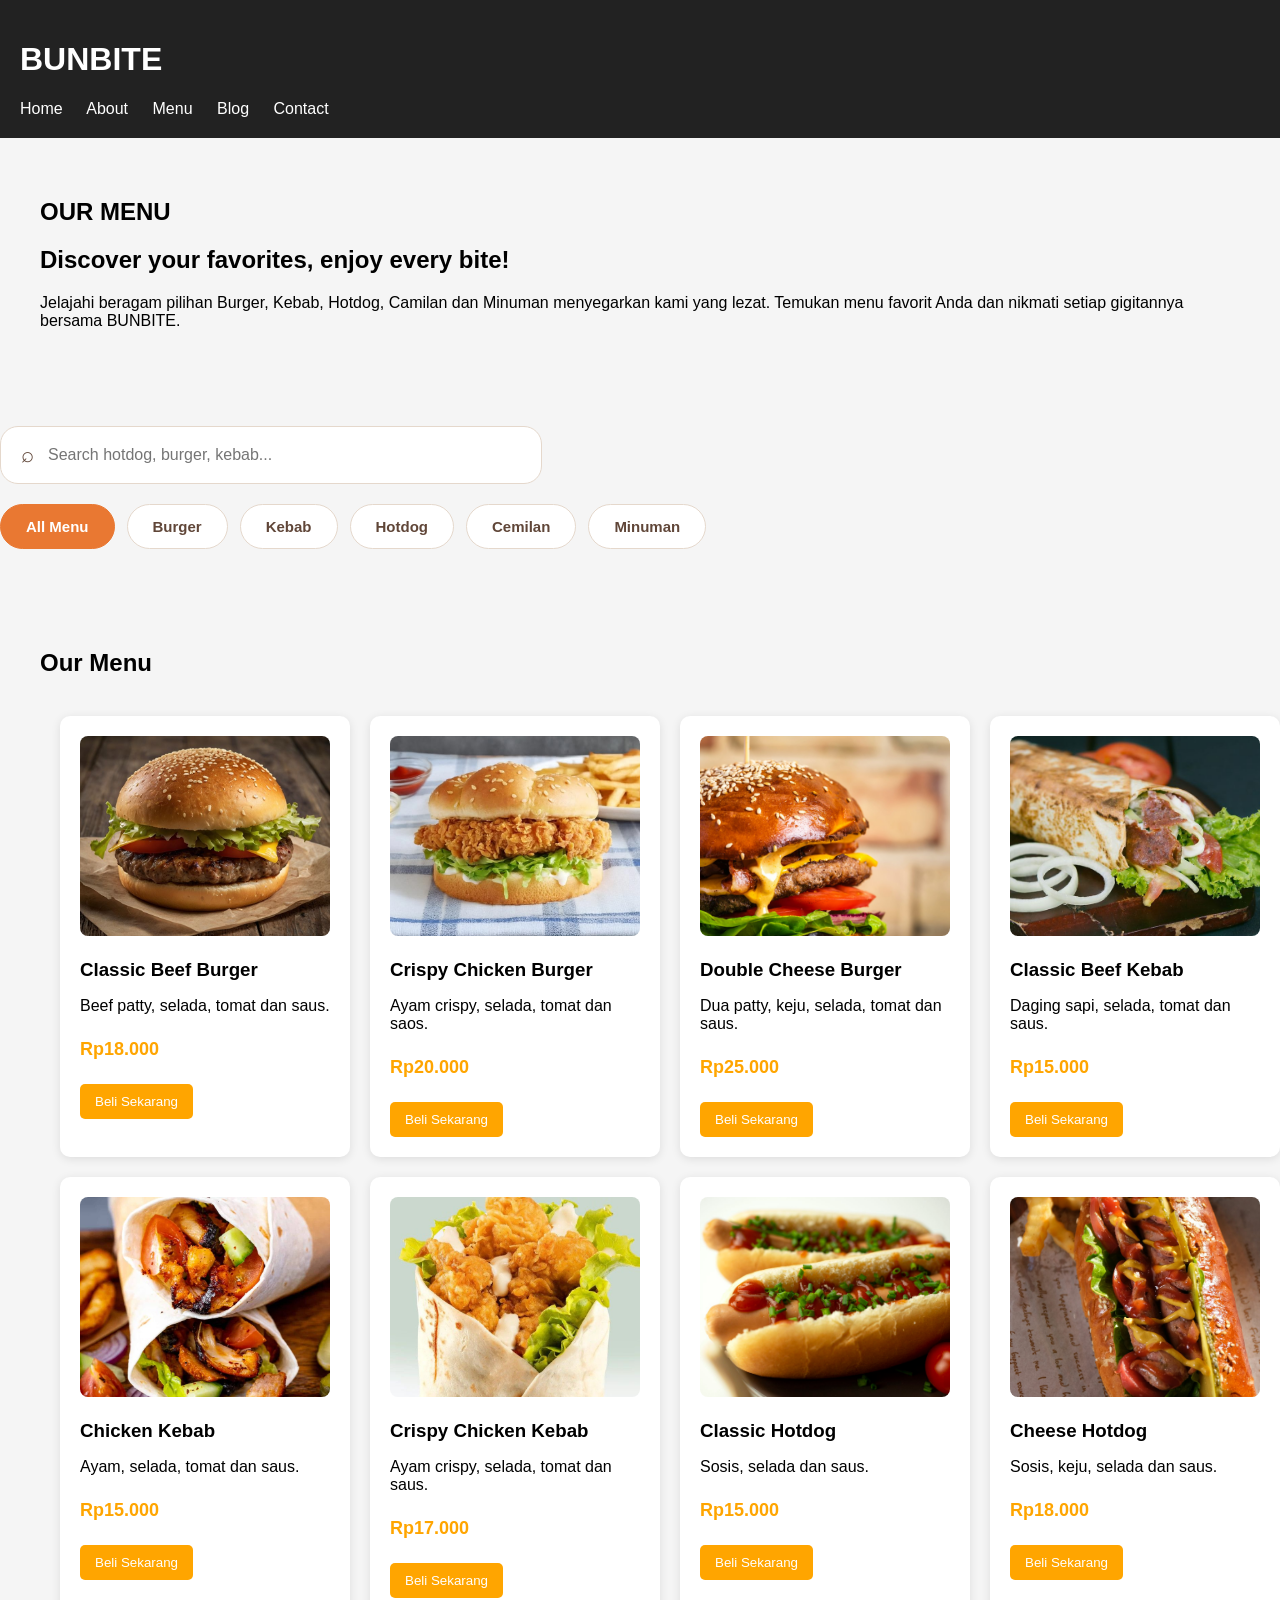
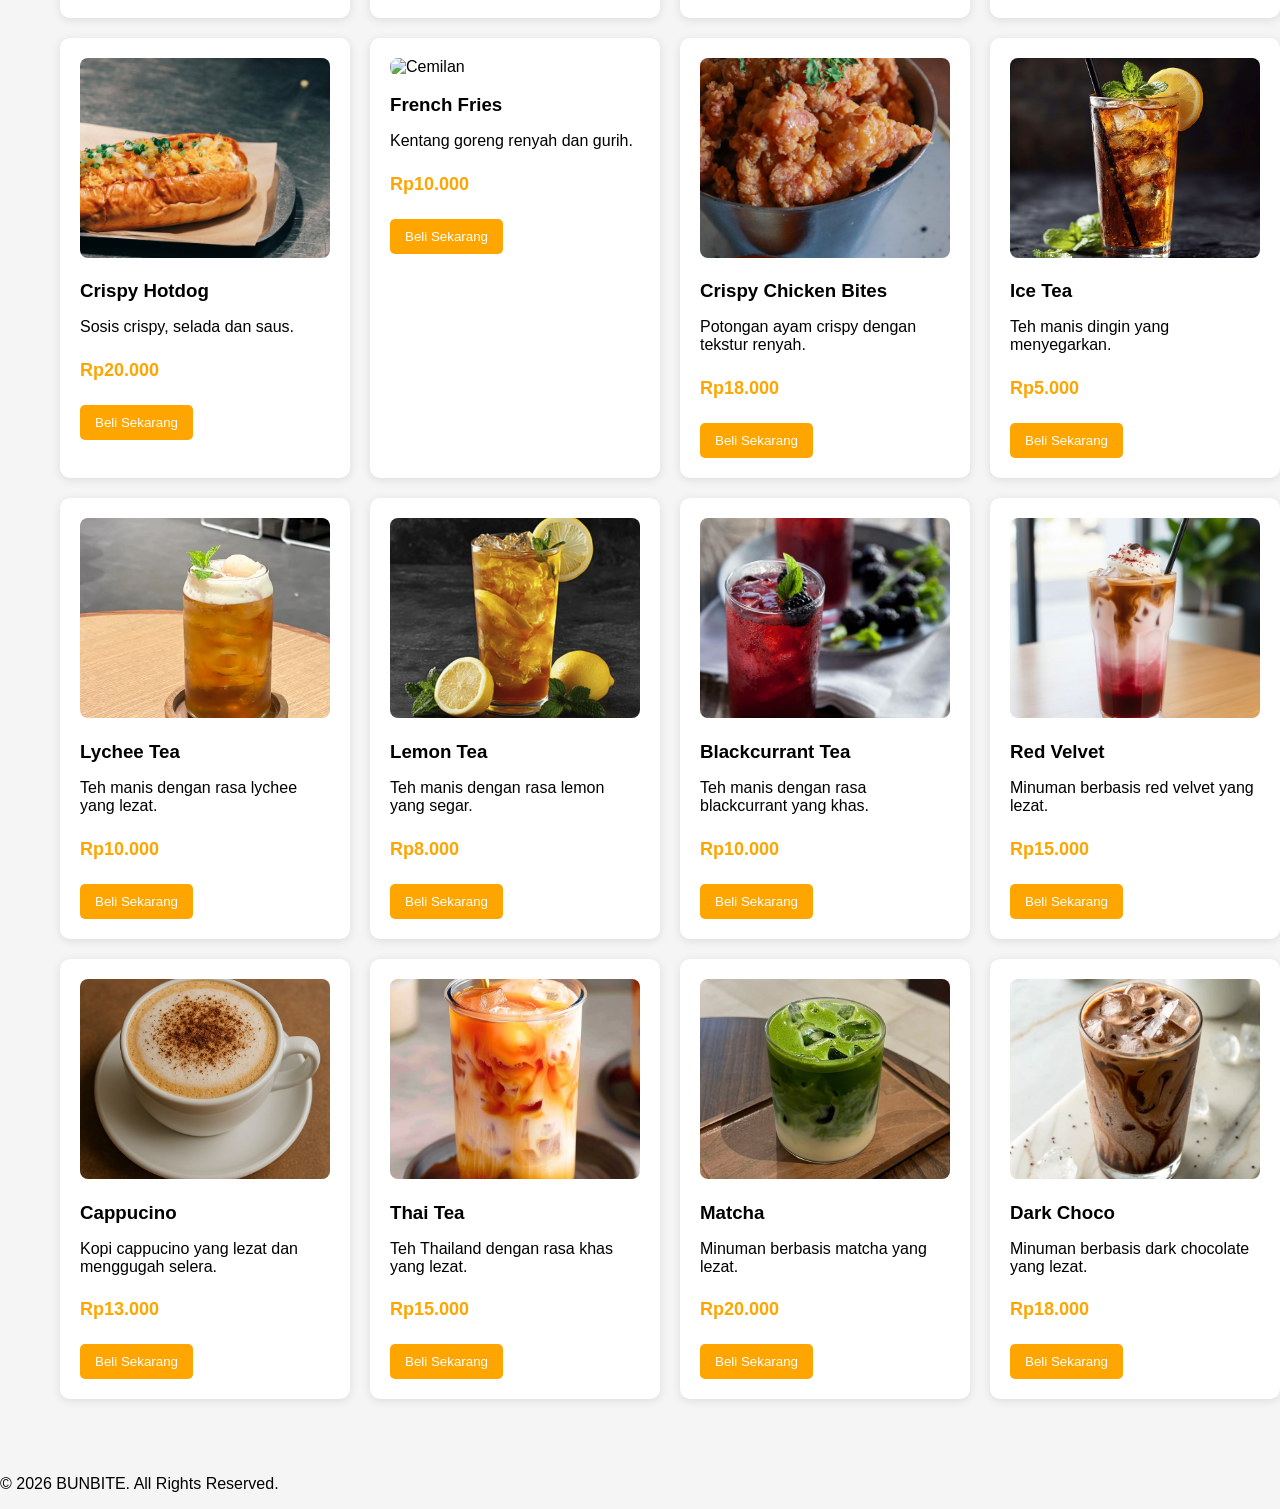
==== index.html @ 31555a31 "Add files via upload" ====
<!DOCTYPE html>
<html>
<head>
    <title>BUNBITE</title>

    <link rel="stylesheet" href="style.css">
</head>

<body>

    <!-- NAVBAR -->
    <header>
        <h1>BUNBITE</h1>

        <nav>
            <a href="#">Home</a>
            <a href="#">About</a>
            <a href="#">Menu</a>
            <a href="#">Blog</a>
            <a href="#">Contact</a>
        </nav>
    </header>


    <!-- HERO -->
    <section>
        <h2>OUR MENU</h2>
        <h2>Discover your favorites, enjoy every bite!</h2>
        <p>Jelajahi beragam pilihan Burger, Kebab, Hotdog, Camilan dan Minuman menyegarkan kami yang lezat. Temukan menu favorit Anda dan nikmati setiap gigitannya bersama BUNBITE.</p>
    </section>

    <!-- SEARCH BAR -->
<div class="menu-filter">

    <div class="search-box">
        <span>⌕</span>
        <input 
            type="text" 
            id="searchInput"
            placeholder="Search hotdog, burger, kebab..."
        >
    </div>

    <!-- CATEGORY BUTTONS -->
    <div class="category-buttons">

        <button class="category-btn active" data-category="all">
            All Menu
        </button>

        <button class="category-btn" data-category="Burger">
            Burger
        </button>

        <button class="category-btn" data-category="Kebab">
            Kebab
        </button>

        <button class="category-btn" data-category="Hotdog">
            Hotdog
        </button>

        <button class="category-btn" data-category="Cemilan">
            Cemilan
        </button>

        <button class="category-btn" data-category="Minuman">
            Minuman
        </button>

    </div>

</div>

<!-- PRODUK -->
<section class="menu-section">

    <h2>Our Menu</h2>

    <div class="menu-container">

        <!-- KATEGORI BURGER -->

        <div class="product-card" data-category="burger">
            <img src="images/Classic Beef Burger.jpg" alt="Burger">
            <h3>Classic Beef Burger</h3>
            <p>Beef patty, selada, tomat dan saus.</p>
            <h4>Rp18.000</h4>
            <button>Beli Sekarang</button>
        </div>

        <div class="product-card" data-category="burger">
            <img src="images/Crispy Chicken Burger.jpg" alt="Burger">
            <h3>Crispy Chicken Burger</h3>
            <p>Ayam crispy, selada, tomat dan saos.</p>
            <h4>Rp20.000</h4>
            <button>Beli Sekarang</button>
        </div>

        <div class="product-card" data-category="burger">
            <img src="images/Double Cheese Burger.jpeg" alt="Burger">
            <h3>Double Cheese Burger</h3>
            <p>Dua patty, keju, selada, tomat dan saus.</p>
            <h4>Rp25.000</h4>
            <button>Beli Sekarang</button>
        </div>


        <!-- KATEGORI KEBAB -->

        <div class="product-card" data-category="kebab">
            <img src="images/Classic Beef Kebab.jpg" alt="Kebab">
            <h3>Classic Beef Kebab</h3>
            <p>Daging sapi, selada, tomat dan saus.</p>
            <h4>Rp15.000</h4>
            <button>Beli Sekarang</button>
        </div>

        <div class="product-card" data-category="kebab">
            <img src="images/Chicken Kebab.jpg" alt="Kebab">
            <h3>Chicken Kebab</h3>
            <p>Ayam, selada, tomat dan saus.</p>
            <h4>Rp15.000</h4>
            <button>Beli Sekarang</button>
        </div>

        <div class="product-card" data-category="kebab">
            <img src="images/Crispy Chicken Kebab.jpg" alt="Kebab">
            <h3>Crispy Chicken Kebab</h3>
            <p>Ayam crispy, selada, tomat dan saus.</p>
            <h4>Rp17.000</h4>
            <button>Beli Sekarang</button>
        </div>


        <!-- KATEGORI HOTDOG -->

        <div class="product-card" data-category="hotdog">
            <img src="images/Classic Hotdog.jpeg" alt="Hotdog">
            <h3>Classic Hotdog</h3>
            <p>Sosis, selada dan saus.</p>
            <h4>Rp15.000</h4>
            <button>Beli Sekarang</button>
        </div>

        <div class="product-card" data-category="hotdog">
            <img src="images/Cheese Hotdog.jpeg" alt="Hotdog">
            <h3>Cheese Hotdog</h3>
            <p>Sosis, keju, selada dan saus.</p>
            <h4>Rp18.000</h4>
            <button>Beli Sekarang</button>
        </div>

        <div class="product-card" data-category="hotdog">
            <img src="images/Crispy Hotdog.jpeg" alt="Hotdog">
            <h3>Crispy Hotdog</h3>
            <p>Sosis crispy, selada dan saus.</p>
            <h4>Rp20.000</h4>
            <button>Beli Sekarang</button>
        </div>


        <!-- KATEGORI CEMILAN -->

        <div class="product-card" data-category="cemilan">
            <img src="images/french fries.jpeg" alt="Cemilan">
            <h3>French Fries</h3>
            <p>Kentang goreng renyah dan gurih.</p>
            <h4>Rp10.000</h4>
            <button>Beli Sekarang</button>
        </div>

        <div class="product-card" data-category="cemilan">
            <img src="images/Crispy Chicken Bites.jpeg" alt="Cemilan">
            <h3>Crispy Chicken Bites</h3>
            <p>Potongan ayam crispy dengan tekstur renyah.</p>
            <h4>Rp18.000</h4>
            <button>Beli Sekarang</button>
        </div>


        <!-- KATEGORI MINUMAN -->

        <div class="product-card" data-category="minuman">
            <img src="images/Ice Tea.jpg" alt="Minuman">
            <h3>Ice Tea</h3>
            <p>Teh manis dingin yang menyegarkan.</p>
            <h4>Rp5.000</h4>
            <button>Beli Sekarang</button>
        </div>

        <div class="product-card" data-category="minuman">
            <img src="images/Lychee Tea.jpg" alt="Minuman">
            <h3>Lychee Tea</h3>
            <p>Teh manis dengan rasa lychee yang lezat.</p>
            <h4>Rp10.000</h4>
            <button>Beli Sekarang</button>
        </div>

        <div class="product-card" data-category="minuman">
            <img src="images/Lemon Tea.jpg" alt="Minuman">
            <h3>Lemon Tea</h3>
            <p>Teh manis dengan rasa lemon yang segar.</p>
            <h4>Rp8.000</h4>
            <button>Beli Sekarang</button>
        </div>

        <div class="product-card" data-category="minuman">
            <img src="images/Blackcurrant Tea.jpg" alt="Minuman">
            <h3>Blackcurrant Tea</h3>
            <p>Teh manis dengan rasa blackcurrant yang khas.</p>
            <h4>Rp10.000</h4>
            <button>Beli Sekarang</button>
        </div>

        <div class="product-card" data-category="minuman">
            <img src="images/Red Velvet.jpg" alt="Minuman">
            <h3>Red Velvet</h3>
            <p>Minuman berbasis red velvet yang lezat.</p>
            <h4>Rp15.000</h4>
            <button>Beli Sekarang</button>
        </div>

        <div class="product-card" data-category="minuman">
            <img src="images/Cappucino.jpg" alt="Minuman">
            <h3>Cappucino</h3>
            <p>Kopi cappucino yang lezat dan menggugah selera.</p>
            <h4>Rp13.000</h4>
            <button>Beli Sekarang</button>
        </div>

        <div class="product-card" data-category="minuman">
            <img src="images/Thai Tea.jpg" alt="Minuman">
            <h3>Thai Tea</h3>
            <p>Teh Thailand dengan rasa khas yang lezat.</p>
            <h4>Rp15.000</h4>
            <button>Beli Sekarang</button>
        </div>

        <div class="product-card" data-category="minuman">
            <img src="images/Matcha.jpg" alt="Minuman">
            <h3>Matcha</h3>
            <p>Minuman berbasis matcha yang lezat.</p>
            <h4>Rp20.000</h4>
            <button>Beli Sekarang</button>
        </div>

        <div class="product-card" data-category="minuman">
            <img src="images/Dark Choco.jpg" alt="Minuman">
            <h3>Dark Choco</h3>
            <p>Minuman berbasis dark chocolate yang lezat.</p>
            <h4>Rp18.000</h4>
            <button>Beli Sekarang</button>
        </div>

    </div>
</section>

</section>


          </div>

        </div>

    </section>


    <!-- FOOTER -->
    <footer>
        <p>© 2026 BUNBITE. All Rights Reserved.</p>
    </footer>

</body>
</html>
---- style.css ----
body {
    font-family: Arial, sans-serif;
    margin: 0;
    background-color: #f5f5f5;
}

header {
    background-color: #222;
    color: white;
    padding: 20px;
}

nav a {
    color: white;
    text-decoration: none;
    margin-right: 20px;
}

section {
    padding: 40px;
}

img {
    width: 200px;
}

.products-section {
    text-align: center;
}

.product-container {
    display: flex;
    justify-content: center;
    gap: 20px;
}

.product-card {
    background-color: white;
    width: 250px;
    padding: 20px;
    border-radius: 10px;
    box-shadow: 0 2px 10px rgba(0,0,0,0.1);
}

.product-card img {
    width: 100%;
    height: 200px;
    object-fit: cover;
    border-radius: 8px;
}

.product-card h3 {
    margin-bottom: 10px;
}

.product-card h4 {
    color: orange;
    font-size: 18px;
}

.product-card button {
    background-color: orange;
    color: white;
    border: none;
    padding: 10px 15px;
    border-radius: 5px;
    cursor: pointer;
}

.menu-container {
    display: grid;
    grid-template-columns: repeat(4, 1fr);
    gap: 20px;
    padding: 20px;
}

/* SEARCH & CATEGORY */
.menu-filter {
    margin: 40px 0;
}

/* Search Box */
.search-box {
    display: flex;
    align-items: center;
    gap: 12px;
    background: white;
    border: 1px solid #e5d8cc;
    border-radius: 18px;
    padding: 15px 20px;
    max-width: 500px;
    margin-bottom: 20px;
}

.search-box span {
    font-size: 22px;
    color: #604638;
}

.search-box input {
    border: none;
    outline: none;
    width: 100%;
    font-size: 16px;
    background: transparent;
}

/* Category Buttons */
.category-buttons {
    display: flex;
    flex-wrap: wrap;
    gap: 12px;
}

.category-btn {
    padding: 13px 25px;
    border: 1px solid #e5d8cc;
    border-radius: 30px;
    background: white;
    color: #604638;
    font-size: 15px;
    font-weight: 600;
    cursor: pointer;
    transition: 0.3s;
}

.category-btn:hover,
.category-btn.active {
    background: #e97832;
    color: white;
    border-color: #e97832;
}

/* PRODUCT GRID */
.menu-container {
    display: grid;
    grid-template-columns: repeat(4, 1fr);
    gap: 20px;
}

/* Product Card */
.menu-card {
    background: white;
    border-radius: 18px;
    overflow: hidden;
    border: 1px solid #eadfd5;
}

.menu-card img {
    width: 100%;
    height: 180px;
    object-fit: cover;
}

.menu-info {
    padding: 15px;
}

/* RESPONSIVE */
@media (max-width: 768px) {
    .menu-container {
        grid-template-columns: repeat(2, 1fr);
        gap: 12px;
    }

    .menu-card img {
        height: 150px;
    }

    .category-buttons {
        gap: 8px;
    }

    .category-btn {
        padding: 11px 18px;
        font-size: 14px;
    }
}
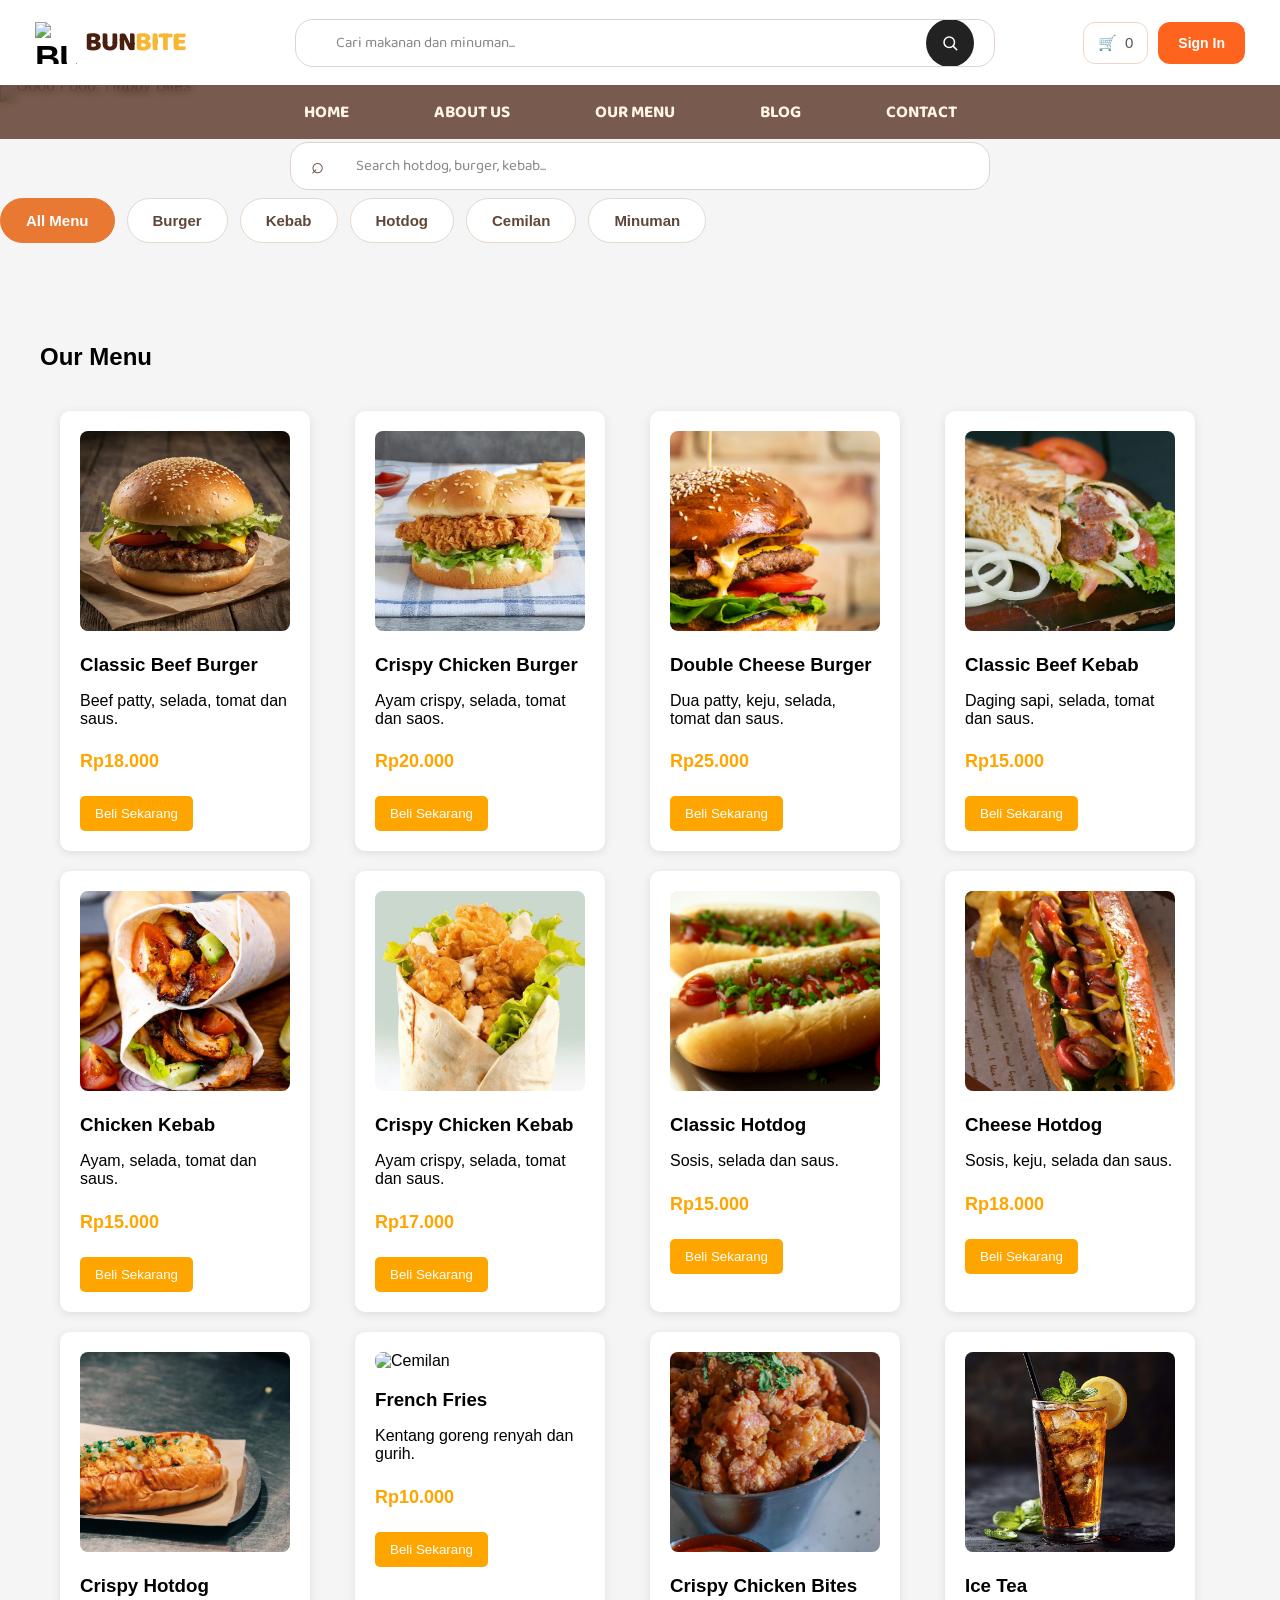
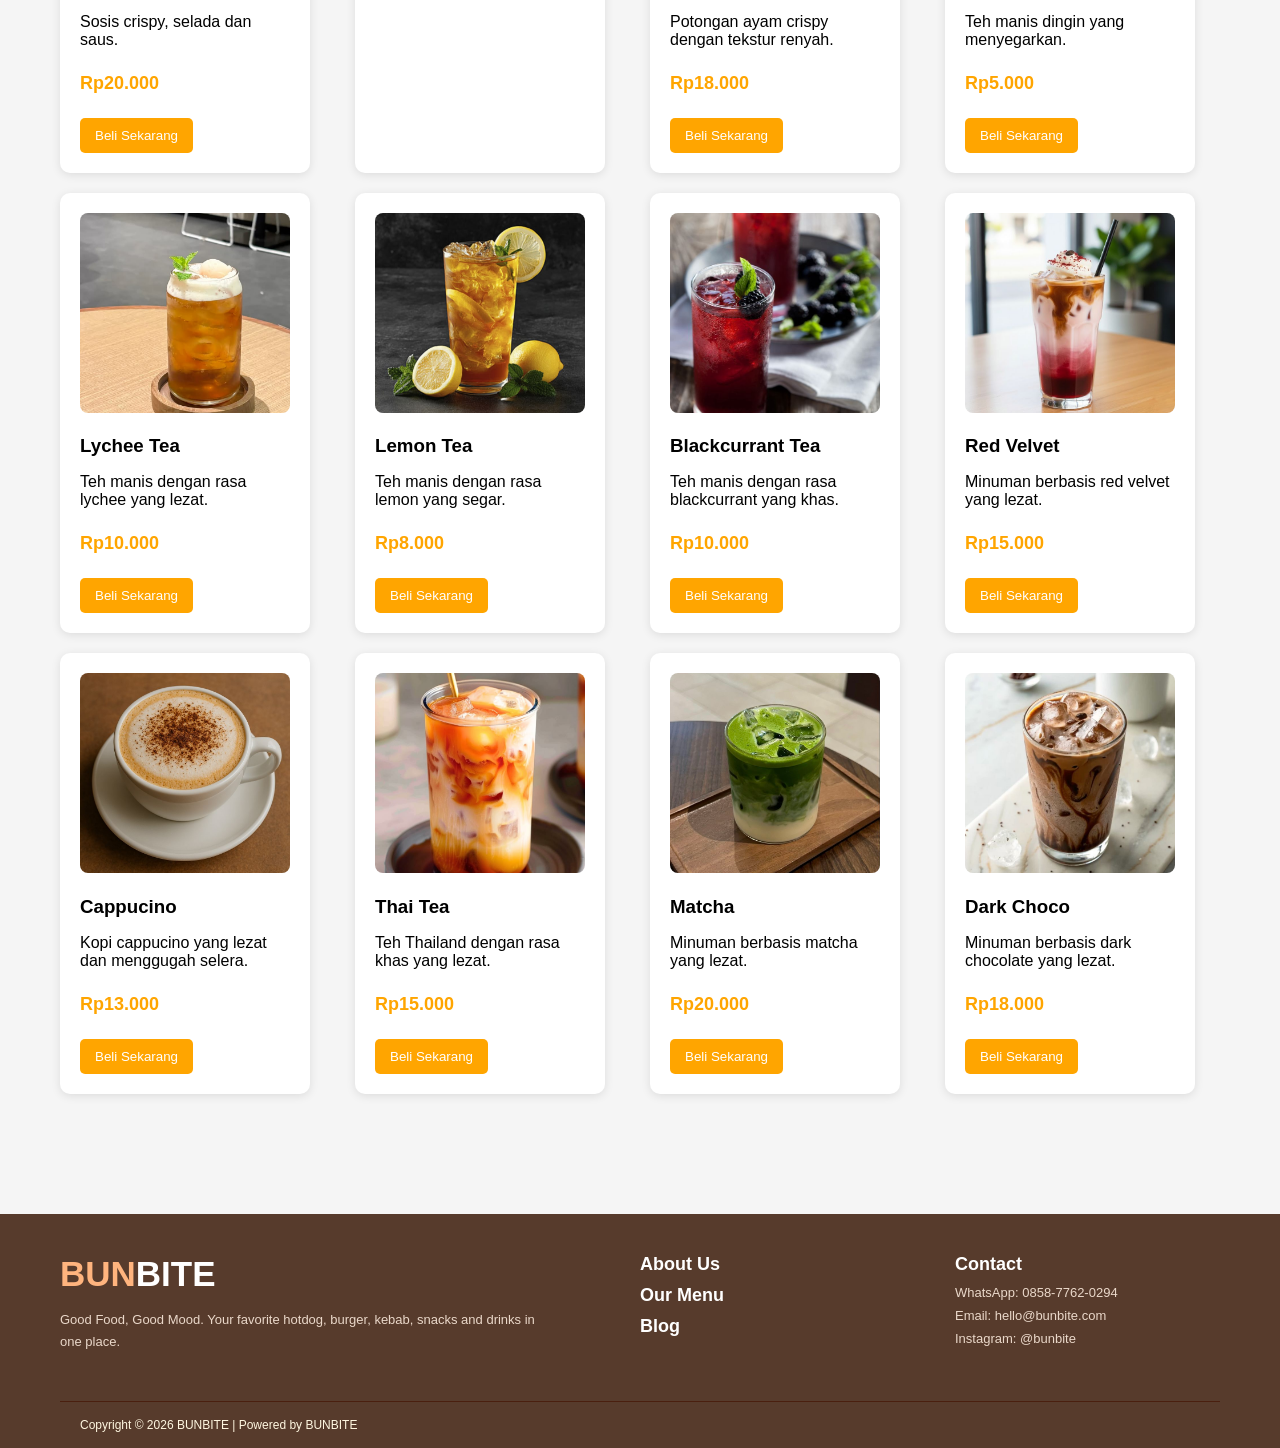
==== commit 09db80bc: "Add files via upload" ====
--- a/index.html
+++ b/index.html
@@ -10,24 +10,96 @@
 
     <!-- NAVBAR -->
     <header>
-        <h1>BUNBITE</h1>
-
-        <nav>
-            <a href="#">Home</a>
-            <a href="#">About</a>
-            <a href="#">Menu</a>
-            <a href="#">Blog</a>
-            <a href="#">Contact</a>
-        </nav>
-    </header>
+
+    <!-- BARIS ATAS -->
+    <div class="header-top">
+
+        <!-- LOGO -->
+        <div class="logo">
+    <img src="images/Logo BUNBITE.png" alt="BUNBITE">
+    <div class="logo-text">
+        <span class="bun">BUN</span><span class="bite">BITE</span>
+    </div>
+
+</div>
+
+        <!-- SEARCH -->
+        <div class="search-box">
+            <input 
+                type="text" 
+                placeholder="Cari makanan dan minuman..."
+            >
+            <button class="search-button">
+
+    <svg 
+        width="18" 
+        height="18" 
+        viewBox="0 0 24 24" 
+        fill="none"
+        xmlns="http://www.w3.org/2000/svg">
+
+        <circle 
+            cx="11" 
+            cy="11" 
+            r="7" 
+            stroke="white" 
+            stroke-width="2"
+        />
+
+        <line 
+            x1="16.5" 
+            y1="16.5" 
+            x2="21" 
+            y2="21" 
+            stroke="white" 
+            stroke-width="2"
+            stroke-linecap="round"
+        />
+
+    </svg>
+
+</button>
+        </div>
+
+        <!-- KERANJANG + LOGIN -->
+        <div class="header-actions">
+
+            <button class="cart-button">
+                🛒 <span>0</span>
+            </button>
+
+            <button class="signin-button">
+                Sign In
+            </button>
+
+        </div>
+
+    </div>
+
+
+    <!-- MENU -->
+    <nav class="navbar">
+
+        <a href="#">HOME</a>
+        <a href="#">ABOUT US</a>
+        <a href="#">OUR MENU</a>
+        <a href="#">BLOG</a>
+        <a href="#">CONTACT</a>
+
+    </nav>
+
+</header>
 
 
     <!-- HERO -->
-    <section>
-        <h2>OUR MENU</h2>
-        <h2>Discover your favorites, enjoy every bite!</h2>
-        <p>Jelajahi beragam pilihan Burger, Kebab, Hotdog, Camilan dan Minuman menyegarkan kami yang lezat. Temukan menu favorit Anda dan nikmati setiap gigitannya bersama BUNBITE.</p>
-    </section>
+    <section class="hero">
+
+    <img 
+        src="images/Hero BUNBITE.png" 
+        alt="Good Food, Happy Bites"
+    >
+
+</section>
 
     <!-- SEARCH BAR -->
 <div class="menu-filter">
@@ -268,8 +340,58 @@
 
     <!-- FOOTER -->
     <footer>
-        <p>© 2026 BUNBITE. All Rights Reserved.</p>
-    </footer>
+
+    <div class="footer-container">
+
+        <!-- KOLOM 1 -->
+        <div class="footer-brand">
+
+            <div class="footer-logo">
+                <span>BUN</span>BITE
+            </div>
+
+            <p>
+                Good Food, Good Mood.
+                Your favorite hotdog, burger, kebab,
+                snacks and drinks in one place.
+            </p>
+
+        </div>
+
+
+        <!-- KOLOM 2 -->
+        <div class="footer-links">
+
+            <h3>About Us</h3>
+            <h3>Our Menu</h3>
+            <h3>Blog</h3>
+
+        </div>
+
+
+        <!-- KOLOM 3 -->
+        <div class="footer-contact">
+
+            <h3>Contact</h3>
+
+            <p>WhatsApp: 0858-7762-0294</p>
+            <p>Email: hello@bunbite.com</p>
+            <p>Instagram: @bunbite</p>
+
+        </div>
+
+    </div>
+
+
+    <!-- COPYRIGHT -->
+
+    <div class="copyright">
+
+        Copyright © 2026 BUNBITE | Powered by BUNBITE
+
+    </div>
+
+</footer>
 
 </body>
 </html>
--- a/style.css
+++ b/style.css
@@ -1,13 +1,394 @@
+@import url('https://fonts.googleapis.com/css2?family=Baloo+2:wght@400;500;600;700;800&display=swap');
+
+
 body {
     font-family: Arial, sans-serif;
     margin: 0;
     background-color: #f5f5f5;
 }
 
+/* HEADER*/
+
 header {
+    background-color: white;
+    border-bottom: 1px solid #eeeeee;
+}
+
+/* BARIS ATAS */
+
+.header-top {
+    width: 100%;
+    max-width: 1250px;
+    height: 85px;
+
+    margin: 0 auto;
+    padding: 0 20px;
+
+    box-sizing: border-box;
+
+    display: flex;
+    align-items: center;
+
+    gap: 35px;
+}
+
+/* LOGO */
+
+.logo {
+    width: 300px;
+
+    flex-shrink: 0;
+
+    font-size: 35px;
+    font-weight: bold;
+
+    letter-spacing: -1px;
+}
+
+.logo span {
+    color: #ff641f;
+}
+
+
+/* =========================
+   SEARCH
+========================= */
+
+.search-box {
+    flex: 1;
+
+    height: 48px;
+
+    display: flex;
+    align-items: center;
+
+    border: 1px solid #e0d3cb;
+    border-radius: 18px;
+
+    overflow: hidden;
+
+    margin: 8px auto;
+}
+
+
+.search-box input {
+    flex: 1;
+
+    width: 100%;
+    height: 100%;
+
+    border: none;
+    outline: none;
+
+    padding: 0 20px;
+
+    font-size: 14px;
+}
+
+
+.search-box input::placeholder {
+    color: #888;
+}
+
+
+.search-box button {
+    width: 48px;
+    height: 48px;
+
+    flex-shrink: 0;
+
+    border: none;
+
     background-color: #222;
     color: white;
-    padding: 20px;
+
+    border-radius: 50%;
+
+    font-size: 18px;
+
+    cursor: pointer;
+}
+
+
+/* KERANJANG + SIGN IN */
+
+.header-actions {
+    width: 180px;
+
+    flex-shrink: 0;
+
+    display: flex;
+    justify-content: flex-end;
+    align-items: center;
+
+    gap: 10px;
+}
+
+
+.cart-button {
+    height: 42px;
+
+    padding: 0 14px;
+
+    background-color: white;
+
+    border: 1px solid #f0d6c7;
+    border-radius: 12px;
+
+    color: #222;
+
+    font-size: 15px;
+
+    cursor: pointer;
+}
+
+
+.cart-button span {
+    margin-left: 4px;
+    color: #555;
+}
+
+
+.signin-button {
+    height: 42px;
+
+    padding: 0 20px;
+
+    border: none;
+    border-radius: 12px;
+
+    background-color: #ff641f;
+    color: white;
+
+    font-size: 14px;
+    font-weight: bold;
+
+    cursor: pointer;
+}
+
+
+.signin-button:hover {
+    background-color: #e95413;
+}
+
+
+/* MENU */
+
+.navbar {
+    height: 50px;
+
+    display: flex;
+    align-items: center;
+    justify-content: center;
+
+    gap: 65px;
+}
+
+
+.navbar a {
+    color: #222;
+
+    text-decoration: none;
+
+    font-size: 14px;
+    font-weight: bold;
+}
+
+
+.navbar a:hover {
+    color: #ff641f;
+}
+
+/* HEADER */
+
+header {
+    background-color: white;
+    border-bottom: 1px solid #eeeeee;
+}
+
+
+/* BARIS ATAS */
+
+.header-top {
+    width: 100%;
+    max-width: 1250px;
+    height: 85px;
+
+    margin: 0 auto;
+    padding: 0 20px;
+
+    box-sizing: border-box;
+
+    display: flex;
+    align-items: center;
+
+    gap: 35px;
+}
+
+
+/* LOGO */
+
+.logo {
+    width: 300px;
+
+    flex-shrink: 0;
+
+    font-size: 35px;
+    font-weight: bold;
+
+    letter-spacing: -1px;
+}
+
+.logo span {
+    color: #ff641f;
+}
+
+
+/* SEARCH */
+
+.search-box {
+    flex: 1;
+
+    height: 48px;
+
+    display: flex;
+    align-items: center;
+
+    border: 1px solid #e0d3cb;
+    border-radius: 18px;
+
+    overflow: hidden;
+
+    margin: 8px auto;
+}
+
+
+.search-box input {
+    flex: 1;
+
+    width: 100%;
+    height: 100%;
+
+    border: none;
+    outline: none;
+
+    padding: 0 20px;
+
+    font-size: 14px;
+}
+
+
+.search-box input::placeholder {
+    color: #888;
+}
+
+
+.search-box button {
+    width: 48px;
+    height: 48px;
+
+    flex-shrink: 0;
+
+    border: none;
+
+    background-color: #222;
+    color: white;
+
+    border-radius: 50%;
+
+    font-size: 18px;
+
+    cursor: pointer;
+}
+
+
+/* KERANJANG + SIGN IN */
+
+.header-actions {
+    width: 180px;
+
+    flex-shrink: 0;
+
+    display: flex;
+    justify-content: flex-end;
+    align-items: center;
+
+    gap: 10px;
+}
+
+
+.cart-button {
+    height: 42px;
+
+    padding: 0 14px;
+
+    background-color: white;
+
+    border: 1px solid #f0d6c7;
+    border-radius: 12px;
+
+    color: #222;
+
+    font-size: 15px;
+
+    cursor: pointer;
+}
+
+
+.cart-button span {
+    margin-left: 4px;
+    color: #555;
+}
+
+
+.signin-button {
+    height: 42px;
+
+    padding: 0 20px;
+
+    border: none;
+    border-radius: 12px;
+
+    background-color: #ff641f;
+    color: white;
+
+    font-size: 14px;
+    font-weight: bold;
+
+    cursor: pointer;
+}
+
+
+.signin-button:hover {
+    background-color: #e95413;
+}
+
+
+/* MENU */
+
+.navbar {
+    height: 50px;
+
+    display: flex;
+    align-items: center;
+    justify-content: center;
+
+    gap: 65px;
+}
+
+
+.navbar a {
+    color: #222;
+
+    text-decoration: none;
+
+    font-size: 14px;
+    font-weight: bold;
+}
+
+
+.navbar a:hover {
+    color: #ff641f;
 }
 
 nav a {
@@ -175,4 +556,431 @@
         padding: 11px 18px;
         font-size: 14px;
     }
+}
+
+/* FOOTER */
+
+footer {
+    background-color: #573b2c;
+
+    color: white;
+
+    margin-top: 60px;
+
+    padding: 40px 0 0;
+}
+
+
+.footer-container {
+    max-width: 1200px;
+
+    margin: auto;
+
+    padding: 0 20px 35px;
+
+    display: grid;
+
+    grid-template-columns: 2fr 1fr 1fr;
+
+    gap: 50px;
+}
+
+
+/* LOGO FOOTER */
+
+.footer-logo {
+    font-size: 35px;
+
+    font-weight: bold;
+
+    margin-bottom: 15px;
+}
+
+.footer-logo span {
+    color: #ffb47e;
+}
+
+
+.footer-brand p {
+    max-width: 500px;
+
+    color: #ead8ca;
+
+    font-size: 13px;
+
+    line-height: 1.7;
+}
+
+
+/* JUDUL FOOTER */
+
+footer h3 {
+    margin-top: 0;
+
+    margin-bottom: 10px;
+
+    font-size: 18px;
+}
+
+
+/* LINK */
+
+.footer-links {
+    display: flex;
+
+    flex-direction: column;
+
+    gap: 0px;
+}
+
+
+.footer-links a {
+    color: #ead8ca;
+
+    text-decoration: none;
+
+    font-size: 13px;
+}
+
+
+.footer-links a:hover {
+    color: white;
+}
+
+
+/* CONTACT */
+
+.footer-contact p {
+    margin: 8px 0;
+
+    color: #ead8ca;
+
+    font-size: 13px;
+}
+
+
+/* COPYRIGHT */
+
+.copyright {
+    max-width: 1160px;
+
+    margin: auto;
+
+    padding: 16px 20px;
+
+    border-top: 1px solid #4A1F0F;
+
+    color: #FFF7E1 ;
+
+    font-size: 12px;
+}
+
+/* HERO */
+
+/* =========================
+   RESET
+========================= */
+
+* {
+    box-sizing: border-box;
+}
+
+html,
+body {
+    margin: 0;
+    padding: 0;
+    width: 100%;
+    overflow-x: hidden;
+}
+
+
+/* =========================
+   HEADER
+========================= */
+
+header {
+    width: 100%;
+    margin: 0;
+    padding: 0;
+
+    background-color: white;
+}
+
+
+/* =========================
+   HERO
+========================= */
+
+.hero {
+    width: 100%;
+    margin: 0;
+    padding: 0;
+
+    overflow: hidden;
+
+    line-height: 0;
+}
+
+.hero img {
+    display: block;
+
+    width: 100%;
+    max-width: 100%;
+    height: auto;
+
+    margin: 0;
+    padding: 0;
+}
+
+main {
+    margin: 0;
+    padding: 0;
+}
+
+section {
+    margin: 0;
+}
+
+.hero {
+    margin: 0;
+    padding: 0;
+}
+
+.products-section {
+    margin: 0;
+}
+
+/* RESET */
+* {
+    box-sizing: border-box;
+}
+
+html,
+body {
+    margin: 0;
+    padding: 0;
+    width: 100%;
+    overflow-x: hidden;
+}
+
+
+/* HEADER */
+header {
+    width: 100%;
+    margin: 0;
+    padding: 0;
+}
+
+
+/* HERO */
+.hero {
+    width: 100%;
+    margin: 0;
+    padding: 0;
+    overflow: hidden;
+    line-height: 0;
+}
+
+.hero img {
+    display: block;
+    width: 100%;
+    max-width: 100%;
+    height: auto;
+    margin: 0;
+    padding: 0;
+}
+
+
+/* BODY / PRODUK */
+.products-section {
+    margin: 0;
+}
+
+.logo {
+    width: 190px;
+
+    display: flex;
+    align-items: center;
+
+    gap: 8px;
+
+    flex-shrink: 0;
+}
+
+.logo img {
+    width: 42px;
+    height: 42px;
+
+    object-fit: contain;
+}
+
+.logo-text {
+    font-family: 'Baloo 2', sans-serif;
+
+    font-size: 27px;
+    font-weight: 800;
+
+    line-height: 1;
+    white-space: nowrap;
+}
+
+.logo-text .bun {
+    color: #4A1F0F;
+}
+
+.logo-text .bite {
+    color: #F7B733;
+}
+
+.search-box {
+    flex: 1;
+
+    max-width: 700px;
+
+    height: 48px;
+
+    display: flex;
+    align-items: center;
+
+    border: 1px solid #e0d3cb;
+    border-radius: 18px;
+
+    overflow: hidden;
+
+    margin: 8px auto;
+}
+
+.search-box input {
+    flex: 1;
+
+    width: 100%;
+    height: 100%;
+
+    border: none;
+    outline: none;
+
+    padding: 0 20px;
+
+    font-family: 'Baloo 2', sans-serif;
+    font-size: 15px;
+}
+
+.search-button {
+    width: 48px;
+    height: 48px;
+
+    flex-shrink: 0;
+
+    display: flex;
+    align-items: center;
+    justify-content: center;
+
+    border: none;
+
+    background-color: #222;
+
+    border-radius: 50%;
+
+    cursor: pointer;
+}
+
+.search-button svg {
+    width: 18px;
+    height: 18px;
+}
+
+/* =========================
+   NAVBAR
+========================= */
+
+header {
+    position: relative;
+    z-index: 20;
+}
+
+
+.navbar {
+    position: absolute;
+
+    left: 0;
+    bottom: -54px;
+
+    width: 100%;
+    height: 54px;
+
+    display: flex;
+    align-items: center;
+    justify-content: center;
+
+    gap: 65px;
+
+    background-color: rgba(74, 31, 15, 0.72);
+
+    backdrop-filter: blur(4px);
+
+    z-index: 10;
+}
+
+
+.navbar a {
+    color: #FFF7E1;
+
+    text-decoration: none;
+
+    font-family: 'Baloo 2', sans-serif;
+
+    font-size: 17px;
+    font-weight: 700;
+
+    white-space: nowrap;
+
+    transition: 0.2s;
+}
+
+
+.navbar a:hover {
+    color: #F7B733;
+}
+
+.hero {
+    position: relative;
+
+    width: 100%;
+
+    margin: 0;
+    padding: 0;
+
+    overflow: hidden;
+
+    line-height: 0;
+
+    z-index: 1;
+}
+
+.hero img {
+    display: block;
+
+    width: 100%;
+    max-width: 100%;
+
+    height: auto;
+
+    margin: 0;
+    padding: 0;
+}
+
+.header-top {
+    width: 100%;
+    max-width: 1250px;
+    height: 85px;
+
+    margin: 0 auto;
+    padding: 0 20px;
+
+    box-sizing: border-box;
+
+    display: flex;
+    align-items: center;
+
+    gap: 35px;
 }
